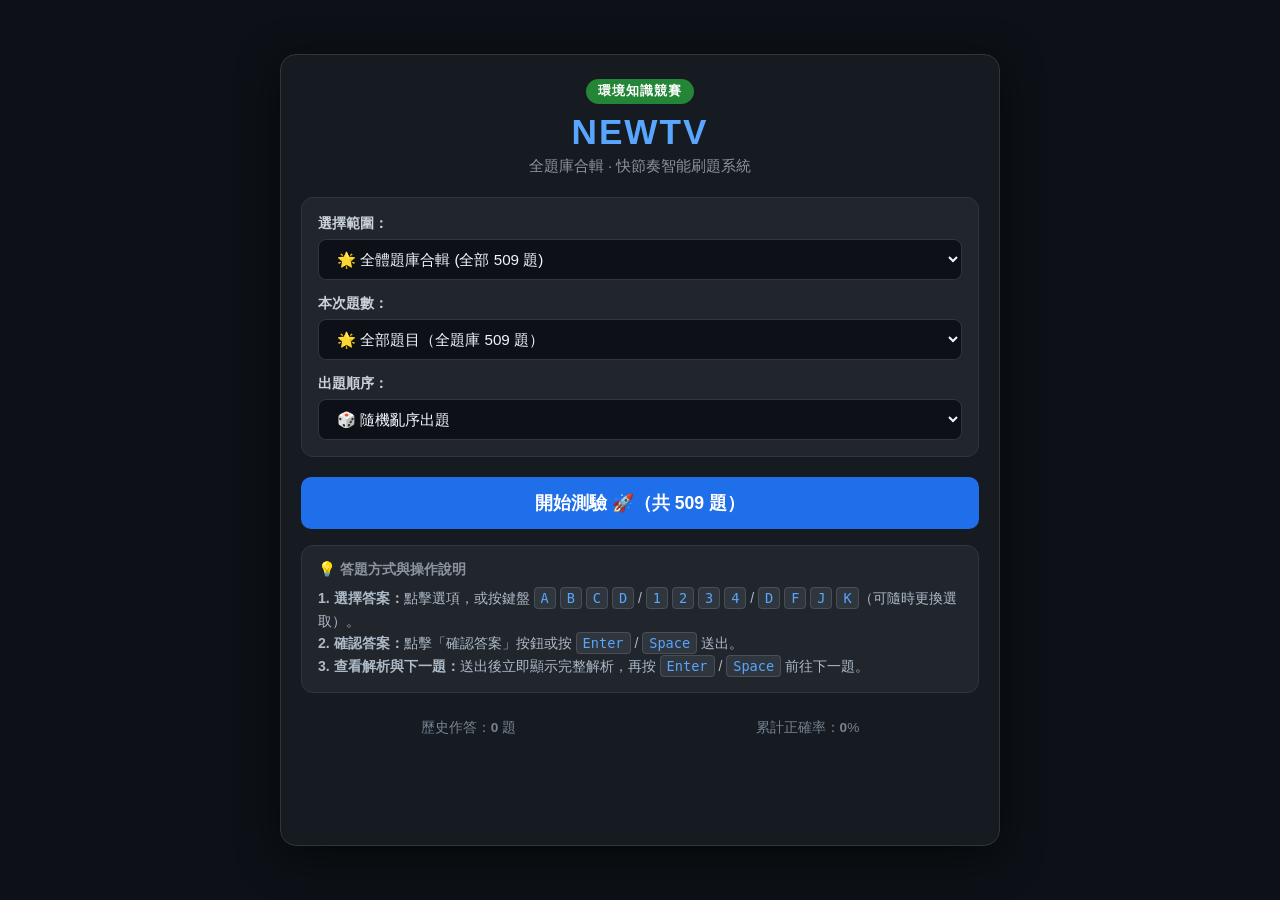
==== index.html @ 99458f0c "ci: add GitHub Pages auto deployment workflow and root web assets" ====
<!DOCTYPE html>
<html lang="zh-TW">
<head>
    <meta charset="UTF-8">
    <meta name="viewport" content="width=device-width, initial-scale=1.0, maximum-scale=1.0, user-scalable=no">
    <title>NEWTV 環境知識題庫系統</title>
    <link rel="stylesheet" href="style.css">
</head>
<body>
    <div id="game-container">
        <!-- 主選單 -->
        <div id="menu-screen" class="screen active">
            <header class="app-header">
                <div class="badge">環境知識競賽</div>
                <h1>NEWTV</h1>
                <p class="subtitle">全題庫合輯 · 快節奏智能刷題系統</p>
            </header>

            <div class="settings-card">
                <div class="setting-item">
                    <label for="bank-select">選擇範圍：</label>
                    <select id="bank-select">
                        <option value="all" selected>🌟 全體題庫合輯 (全部 509 題)</option>
                        <option value="校內選拔賽">校內選拔賽 (第 1 ~ 50 題)</option>
                        <option value="暑期練習7/2">暑期練習 7/2 (第 51 ~ 100 題)</option>
                        <option value="暑期練習7/6">暑期練習 7/6 (第 101 ~ 150 題)</option>
                        <option value="暑期練習7/9">暑期練習 7/9 (第 151 ~ 200 題)</option>
                        <option value="暑期練習7/13">暑期練習 7/13 (第 201 ~ 250 題)</option>
                        <option value="暑期練習7/16">暑期練習 7/16 (第 251 ~ 300 題)</option>
                        <option value="暑期練習7/20">暑期練習 7/20 (第 301 ~ 350 題)</option>
                        <option value="暑期練習7/23">暑期練習 7/23 (第 351 ~ 400 題)</option>
                        <option value="暑期練習7/27">暑期練習 7/27 (第 401 ~ 450 題)</option>
                        <option value="暑期練習7/30">暑期練習 7/30 (第 451 ~ 500 題)</option>
                        <option value="新手教學">新手教學 (9 題)</option>
                    </select>
                </div>

                <div class="setting-item">
                    <label for="count-select">本次題數：</label>
                    <select id="count-select">
                        <option value="all" selected>🌟 全部題目（全題庫 509 題）</option>
                        <option value="20">20 題 (快速暖身)</option>
                        <option value="50">50 題 (標準練習)</option>
                        <option value="100">100 題 (深度衝刺)</option>
                        <option value="200">200 題 (馬拉松)</option>
                        <option value="custom">✏️ 自訂題數...</option>
                    </select>
                    <div id="custom-count-wrapper" class="custom-count-wrapper" style="display: none;">
                        <div class="custom-input-row">
                            <input type="number" id="custom-count-input" min="1" max="509" placeholder="輸入題數">
                            <span id="custom-count-hint" class="custom-hint">題 (上限 509 題)</span>
                        </div>
                        <div id="custom-count-warning" class="custom-warning" style="display: none;"></div>
                    </div>
                </div>

                <div class="setting-item">
                    <label for="order-select">出題順序：</label>
                    <select id="order-select">
                        <option value="random" selected>🎲 隨機亂序出題</option>
                        <option value="sequential">📖 依序循序出題</option>
                    </select>
                </div>
            </div>

            <div class="menu-buttons">
                <button id="btn-start" class="primary-btn pulse">開始測驗 🚀（共 <span id="start-count-badge">509</span> 題）</button>
            </div>

            <div class="instructions-card">
                <h3>💡 答題方式與操作說明</h3>
                <ul>
                    <li><strong>1. 選擇答案：</strong>點擊選項，或按鍵盤 <kbd>A</kbd> <kbd>B</kbd> <kbd>C</kbd> <kbd>D</kbd> / <kbd>1</kbd> <kbd>2</kbd> <kbd>3</kbd> <kbd>4</kbd> / <kbd>D</kbd> <kbd>F</kbd> <kbd>J</kbd> <kbd>K</kbd>（可隨時更換選取）。</li>
                    <li><strong>2. 確認答案：</strong>點擊「確認答案」按鈕或按 <kbd>Enter</kbd> / <kbd>Space</kbd> 送出。</li>
                    <li><strong>3. 查看解析與下一題：</strong>送出後立即顯示完整解析，再按 <kbd>Enter</kbd> / <kbd>Space</kbd> 前往下一題。</li>
                </ul>
            </div>

            <div id="historical-stats" class="stats-bar">
                <span>歷史作答：<strong id="hist-total">0</strong> 題</span>
                <span>累計正確率：<strong id="hist-accuracy">0</strong>%</span>
            </div>
        </div>

        <!-- 遊戲畫面 -->
        <div id="play-screen" class="screen">
            <div id="status-bar">
                <div class="progress-info">
                    <span id="q-category-tag" class="category-tag">全體合輯</span>
                    <span id="score-container">進度 <span id="score-value">1</span> / <span id="total-questions">509</span></span>
                </div>
                <div class="progress-track">
                    <div id="progress-fill" class="progress-fill" style="width: 0%;"></div>
                </div>
            </div>

            <div id="question-container">
                <h2 id="question-text">載入題目中...</h2>
            </div>

            <div id="options-container">
                <button class="option-btn" data-index="0" data-key="A">
                    <span class="opt-badge">A</span>
                    <span class="option-text" id="opt-0">選項 A</span>
                </button>
                <button class="option-btn" data-index="1" data-key="B">
                    <span class="opt-badge">B</span>
                    <span class="option-text" id="opt-1">選項 B</span>
                </button>
                <button class="option-btn" data-index="2" data-key="C">
                    <span class="opt-badge">C</span>
                    <span class="option-text" id="opt-2">選項 C</span>
                </button>
                <button class="option-btn" data-index="3" data-key="D">
                    <span class="opt-badge">D</span>
                    <span class="option-text" id="opt-3">選項 D</span>
                </button>
            </div>

            <!-- 確認按鈕區（選取選項後啟用） -->
            <div id="action-box" class="action-box">
                <button id="btn-confirm" class="primary-btn confirm-btn" disabled>請點選答案</button>
            </div>

            <!-- 答題反饋與詳細解析（按確認後顯示） -->
            <div id="feedback-box" class="feedback-box" style="display: none;">
                <div id="feedback-badge" class="feedback-badge"></div>
                <div id="explanation-card" class="explanation-card">
                    <div class="explanation-title">💡 完整解析與觀念說明</div>
                    <div id="explanation-body" class="explanation-body"></div>
                </div>
                <button id="btn-next" class="primary-btn next-btn">下一題 ➔ (Space / Enter)</button>
            </div>
        </div>

        <!-- 結果畫面 -->
        <div id="result-screen" class="screen">
            <header class="app-header">
                <h1 id="result-title">🎉 測驗完成！</h1>
            </header>

            <div class="result-card">
                <div class="result-score-circle">
                    <div class="score-percent"><span id="accuracy-value">0</span><small>%</small></div>
                    <div class="score-label">正確率</div>
                </div>
                <div class="result-details">
                    <div class="detail-item correct">
                        <span class="label">答對題數</span>
                        <span class="val" id="correct-count">0</span>
                    </div>
                    <div class="detail-item wrong">
                        <span class="label">答錯題數</span>
                        <span class="val" id="wrong-count">0</span>
                    </div>
                </div>
            </div>

            <div class="result-actions">
                <button id="btn-retry-wrong" class="warning-btn" style="display: none;">🔥 練習本次錯題</button>
                <button id="btn-restart" class="primary-btn">回主選單</button>
            </div>

            <div class="review-section">
                <div class="review-header">
                    <h3>📝 作答紀錄與詳細解析</h3>
                    <div class="filter-group">
                        <button id="filter-all" class="filter-btn active">全部 (<span id="count-all">0</span>)</button>
                        <button id="filter-wrong" class="filter-btn">只看錯題 (<span id="count-wrong">0</span>)</button>
                    </div>
                </div>
                <div id="review-container" class="review-container"></div>
            </div>
        </div>
    </div>

    <!-- 載入全題庫資料與主邏輯腳本 -->
    <script src="questions.js"></script>
    <script src="script.js"></script>
</body>
</html>
---- style.css ----
* {
    box-sizing: border-box;
    margin: 0;
    padding: 0;
    font-family: -apple-system, BlinkMacSystemFont, "Segoe UI", Roboto, "Helvetica Neue", Arial, sans-serif;
    -webkit-tap-highlight-color: transparent;
}

body {
    background-color: #0d1117;
    color: #e6edf3;
    min-height: 100vh;
    display: flex;
    justify-content: center;
    align-items: center;
}

#game-container {
    width: 100%;
    max-width: 720px;
    min-height: 100vh;
    background-color: #161b22;
    display: flex;
    flex-direction: column;
    position: relative;
    box-shadow: 0 10px 40px rgba(0, 0, 0, 0.6);
}

@media (min-width: 720px) {
    #game-container {
        min-height: 88vh;
        max-height: 96vh;
        border-radius: 16px;
        overflow-y: auto;
        border: 1px solid #30363d;
    }
}

.screen {
    display: none;
    flex-direction: column;
    padding: 24px 20px;
    flex: 1;
    width: 100%;
}

.screen.active {
    display: flex;
}

/* Header */
.app-header {
    text-align: center;
    margin-bottom: 20px;
}

.badge {
    display: inline-block;
    background: #238636;
    color: #ffffff;
    font-size: 0.8rem;
    font-weight: bold;
    padding: 4px 12px;
    border-radius: 20px;
    margin-bottom: 8px;
    letter-spacing: 1px;
}

.app-header h1 {
    font-size: 2.2rem;
    font-weight: 800;
    letter-spacing: 2px;
    color: #58a6ff;
    margin-bottom: 4px;
}

.subtitle {
    font-size: 0.95rem;
    color: #8b949e;
}

/* Settings Card */
.settings-card {
    background: #21262d;
    border: 1px solid #30363d;
    border-radius: 12px;
    padding: 16px;
    margin-bottom: 20px;
    display: flex;
    flex-direction: column;
    gap: 14px;
}

.setting-item {
    display: flex;
    flex-direction: column;
    gap: 6px;
}

.setting-item label {
    font-size: 0.9rem;
    font-weight: 600;
    color: #c9d1d9;
}

.setting-item select {
    background: #0d1117;
    color: #f0f6fc;
    border: 1px solid #30363d;
    border-radius: 8px;
    padding: 10px 14px;
    font-size: 0.95rem;
    outline: none;
    cursor: pointer;
    transition: border-color 0.2s;
}

.setting-item select:focus {
    border-color: #58a6ff;
}

/* Custom Count & Warning */
.custom-count-wrapper {
    display: flex;
    flex-direction: column;
    gap: 6px;
    margin-top: 8px;
    animation: fadeIn 0.2s ease-out;
}

.custom-input-row {
    display: flex;
    align-items: center;
    gap: 10px;
}

.custom-input-row input {
    background: #0d1117;
    color: #58a6ff;
    border: 1px solid #58a6ff;
    border-radius: 8px;
    padding: 9px 12px;
    font-size: 1rem;
    font-weight: bold;
    width: 140px;
    outline: none;
    transition: all 0.2s;
}

.custom-input-row input.input-warning {
    border-color: #d29922 !important;
    box-shadow: 0 0 10px rgba(210, 153, 34, 0.4) !important;
    color: #e3b341;
}

.custom-input-row input.input-error {
    border-color: #f85149 !important;
    box-shadow: 0 0 10px rgba(248, 81, 73, 0.4) !important;
    color: #f85149;
}

.custom-hint {
    font-size: 0.85rem;
    color: #8b949e;
}

.custom-warning {
    font-size: 0.86rem;
    padding: 7px 12px;
    border-radius: 6px;
    line-height: 1.45;
}

.custom-warning.exceed {
    background: #d2992222;
    border: 1px solid #d29922;
    color: #e3b341;
}

.custom-warning.error {
    background: #da363322;
    border: 1px solid #f85149;
    color: #f85149;
}

.custom-warning.valid {
    background: #23863622;
    border: 1px solid #3fb950;
    color: #3fb950;
}

/* Buttons */
.primary-btn {
    background: #1f6feb;
    color: #ffffff;
    border: none;
    border-radius: 10px;
    padding: 14px 20px;
    font-size: 1.1rem;
    font-weight: bold;
    cursor: pointer;
    transition: all 0.2s;
    width: 100%;
    text-align: center;
}

.primary-btn:hover:not(:disabled) {
    background: #388bfd;
    transform: translateY(-2px);
}

.primary-btn:active:not(:disabled) {
    transform: translateY(0);
}

.action-box {
    margin-top: 16px;
}

.confirm-btn {
    background: #1f6feb;
    font-size: 1.15rem;
    padding: 15px 20px;
    box-shadow: 0 4px 14px rgba(31, 111, 235, 0.4);
}

.confirm-btn:disabled {
    background: #21262d;
    color: #484f58;
    border: 1px solid #30363d;
    cursor: not-allowed;
    transform: none;
    box-shadow: none;
}

.warning-btn {
    background: #d29922;
    color: #121418;
    border: none;
    border-radius: 10px;
    padding: 14px 20px;
    font-size: 1.05rem;
    font-weight: bold;
    cursor: pointer;
    width: 100%;
    transition: all 0.2s;
}

.warning-btn:hover {
    background: #e3b341;
}

.pulse {
    animation: pulseGlow 1.8s infinite;
}

@keyframes pulseGlow {
    0% { box-shadow: 0 0 0 0 rgba(31, 111, 235, 0.5); }
    70% { box-shadow: 0 0 0 12px rgba(31, 111, 235, 0); }
    100% { box-shadow: 0 0 0 0 rgba(31, 111, 235, 0); }
}

/* Instructions */
.instructions-card {
    background: #21262d;
    border: 1px solid #30363d;
    border-radius: 12px;
    padding: 14px 16px;
    margin: 16px 0;
}

.instructions-card h3 {
    font-size: 0.9rem;
    color: #8b949e;
    margin-bottom: 8px;
}

.instructions-card ul {
    list-style: none;
    font-size: 0.88rem;
    color: #adbac7;
    line-height: 1.6;
}

kbd {
    background: #30363d;
    border-radius: 4px;
    padding: 2px 6px;
    font-family: monospace;
    font-size: 0.85rem;
    color: #58a6ff;
    border: 1px solid #484f58;
}

.stats-bar {
    text-align: center;
    font-size: 0.85rem;
    color: #768390;
    display: flex;
    justify-content: space-around;
    padding-top: 10px;
}

/* Play Screen */
#status-bar {
    margin-bottom: 16px;
}

.progress-info {
    display: flex;
    justify-content: space-between;
    align-items: center;
    font-size: 0.9rem;
    color: #8b949e;
    margin-bottom: 8px;
}

.category-tag {
    background: #1f6feb22;
    color: #58a6ff;
    padding: 3px 10px;
    border-radius: 6px;
    font-size: 0.82rem;
    font-weight: bold;
    border: 1px solid #1f6feb55;
}

.progress-track {
    width: 100%;
    height: 6px;
    background: #21262d;
    border-radius: 3px;
    overflow: hidden;
}

.progress-fill {
    height: 100%;
    background: #238636;
    transition: width 0.3s ease;
}

#question-container {
    background: #21262d;
    border: 1px solid #30363d;
    border-radius: 12px;
    padding: 20px 18px;
    margin-bottom: 18px;
    min-height: 100px;
    display: flex;
    align-items: center;
}

#question-text {
    font-size: 1.15rem;
    line-height: 1.6;
    color: #f0f6fc;
    font-weight: 600;
}

#options-container {
    display: flex;
    flex-direction: column;
    gap: 12px;
}

.option-btn {
    background: #21262d;
    border: 2px solid #30363d;
    border-radius: 10px;
    padding: 14px 16px;
    display: flex;
    align-items: center;
    gap: 12px;
    color: #c9d1d9;
    font-size: 1.05rem;
    cursor: pointer;
    text-align: left;
    transition: all 0.15s ease;
    user-select: none;
}

.option-btn:hover:not(:disabled) {
    background: #30363d;
    border-color: #58a6ff;
    color: #f0f6fc;
}

.option-btn.selected {
    background: #1f6feb2a !important;
    border-color: #58a6ff !important;
    color: #ffffff !important;
    box-shadow: 0 0 12px rgba(88, 166, 255, 0.35);
}

.option-btn.selected .opt-badge {
    background: #1f6feb !important;
    color: #ffffff !important;
    border-color: #58a6ff !important;
}

.opt-badge {
    background: #161b22;
    color: #58a6ff;
    border: 1px solid #30363d;
    width: 30px;
    height: 30px;
    border-radius: 6px;
    display: flex;
    align-items: center;
    justify-content: center;
    font-weight: bold;
    font-size: 0.95rem;
    flex-shrink: 0;
    transition: all 0.15s ease;
}

.option-text {
    flex: 1;
    line-height: 1.45;
}

.option-btn.flash-correct {
    background: #238636 !important;
    border-color: #3fb950 !important;
    color: #ffffff !important;
}

.option-btn.flash-wrong {
    background: #da3633 !important;
    border-color: #f85149 !important;
    color: #ffffff !important;
}

/* Feedback & Explanation Box */
.feedback-box {
    margin-top: 18px;
    display: flex;
    flex-direction: column;
    gap: 14px;
    animation: fadeIn 0.25s ease-out;
}

@keyframes fadeIn {
    from { opacity: 0; transform: translateY(6px); }
    to { opacity: 1; transform: translateY(0); }
}

.feedback-badge {
    padding: 12px 16px;
    border-radius: 8px;
    font-weight: bold;
    font-size: 1.02rem;
    line-height: 1.5;
}

.feedback-badge.correct {
    background: #23863622;
    border: 1px solid #3fb950;
    color: #3fb950;
}

.feedback-badge.wrong {
    background: #da363322;
    border: 1px solid #f85149;
    color: #f85149;
}

.explanation-card {
    background: #1f242c;
    border: 1px solid #388bfd44;
    border-left: 4px solid #58a6ff;
    border-radius: 8px;
    padding: 14px 16px;
    color: #c9d1d9;
    font-size: 0.95rem;
    line-height: 1.65;
}

.explanation-title {
    font-weight: bold;
    color: #58a6ff;
    margin-bottom: 6px;
    display: flex;
    align-items: center;
    gap: 6px;
}

.explanation-body {
    color: #e6edf3;
    white-space: pre-line;
}

.next-btn {
    background: #238636;
}

.next-btn:hover {
    background: #2ea043;
}

/* Result Screen */
.result-card {
    background: #21262d;
    border: 1px solid #30363d;
    border-radius: 14px;
    padding: 24px;
    display: flex;
    align-items: center;
    justify-content: space-around;
    margin-bottom: 20px;
}

.result-score-circle {
    text-align: center;
}

.score-percent {
    font-size: 3.2rem;
    font-weight: 900;
    color: #58a6ff;
    line-height: 1;
}

.score-percent small {
    font-size: 1.4rem;
}

.score-label {
    font-size: 0.9rem;
    color: #8b949e;
    margin-top: 4px;
}

.result-details {
    display: flex;
    flex-direction: column;
    gap: 12px;
}

.detail-item {
    display: flex;
    flex-direction: column;
}

.detail-item .label {
    font-size: 0.85rem;
    color: #8b949e;
}

.detail-item .val {
    font-size: 1.4rem;
    font-weight: bold;
}

.detail-item.correct .val { color: #3fb950; }
.detail-item.wrong .val { color: #f85149; }

.result-actions {
    display: flex;
    flex-direction: column;
    gap: 10px;
    margin-bottom: 24px;
}

.review-section {
    border-top: 1px solid #30363d;
    padding-top: 16px;
}

.review-header {
    display: flex;
    justify-content: space-between;
    align-items: center;
    margin-bottom: 14px;
}

.review-header h3 {
    font-size: 1rem;
    color: #c9d1d9;
}

.filter-group {
    display: flex;
    gap: 6px;
}

.filter-btn {
    background: #21262d;
    border: 1px solid #30363d;
    color: #8b949e;
    padding: 6px 12px;
    border-radius: 6px;
    font-size: 0.82rem;
    cursor: pointer;
    font-weight: 500;
}

.filter-btn.active {
    background: #1f6feb;
    border-color: #58a6ff;
    color: #ffffff;
}

.review-container {
    display: flex;
    flex-direction: column;
    gap: 14px;
    max-height: 500px;
    overflow-y: auto;
}

.review-item {
    background: #21262d;
    border-left: 4px solid #30363d;
    border-radius: 8px;
    padding: 14px 16px;
    font-size: 0.92rem;
    display: flex;
    flex-direction: column;
    gap: 6px;
}

.review-item.correct {
    border-left-color: #238636;
}

.review-item.wrong {
    border-left-color: #da3633;
}

.review-q {
    font-weight: 600;
    color: #f0f6fc;
    line-height: 1.5;
}

.review-ans-row {
    display: flex;
    flex-direction: column;
    gap: 2px;
    font-size: 0.88rem;
    color: #adbac7;
}

.review-exp-box {
    background: #161b22;
    border-radius: 6px;
    padding: 8px 12px;
    margin-top: 4px;
    font-size: 0.86rem;
    line-height: 1.55;
    color: #c9d1d9;
    border: 1px solid #30363d;
}

.review-exp-box strong {
    color: #58a6ff;
}
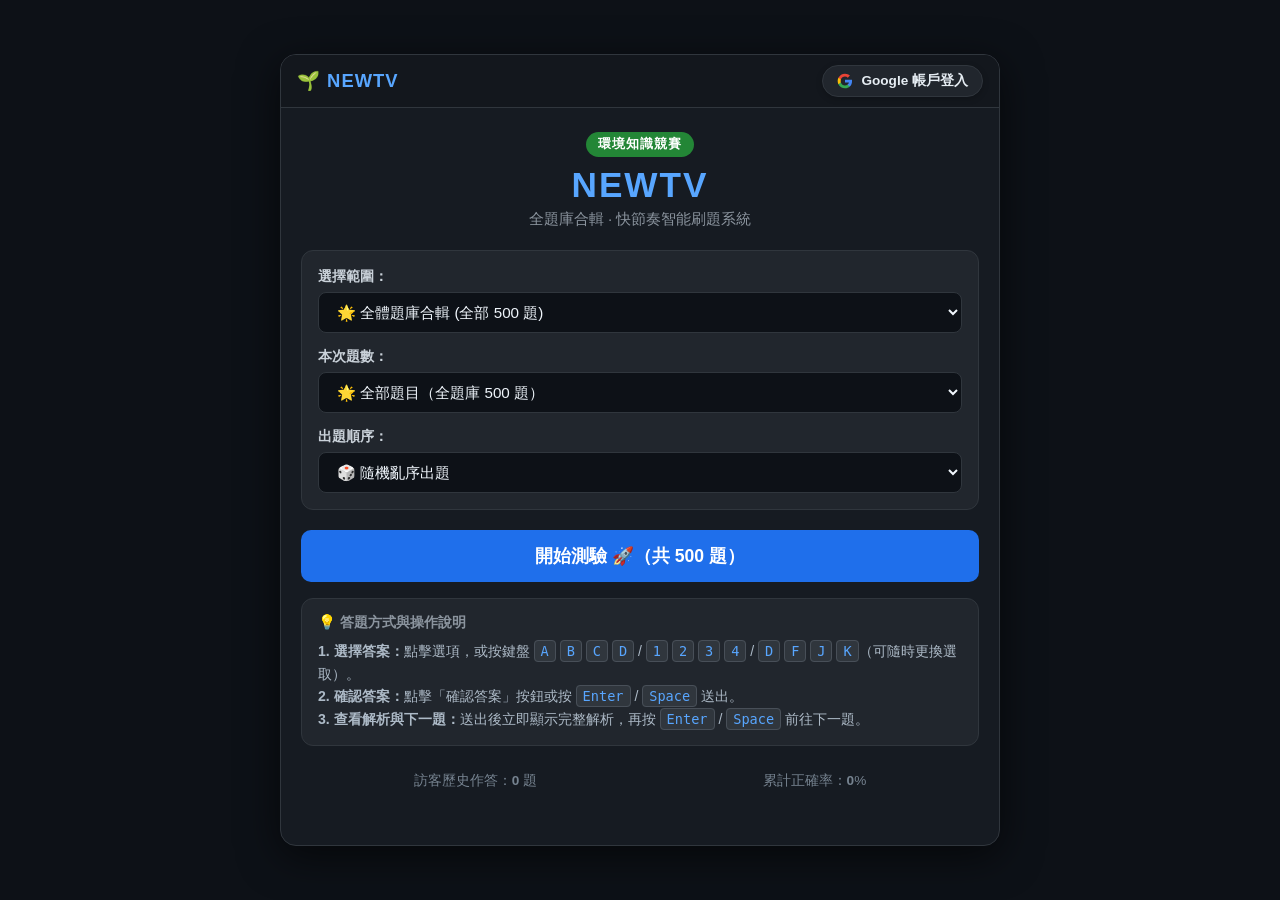
==== commit ef1a66cf: "Backup: Firebase Google Auth & Firestore Sync, Clean 500 questions" ====
--- a/index.html
+++ b/index.html
@@ -5,9 +5,46 @@
     <meta name="viewport" content="width=device-width, initial-scale=1.0, maximum-scale=1.0, user-scalable=no">
     <title>NEWTV 環境知識題庫系統</title>
     <link rel="stylesheet" href="style.css">
+    <!-- 引入 Firebase 官方驗證與 Firestore 雲端資料庫 SDK -->
+    <script src="https://www.gstatic.com/firebasejs/10.8.0/firebase-app-compat.js"></script>
+    <script src="https://www.gstatic.com/firebasejs/10.8.0/firebase-auth-compat.js"></script>
+    <script src="https://www.gstatic.com/firebasejs/10.8.0/firebase-firestore-compat.js"></script>
 </head>
 <body>
     <div id="game-container">
+        <!-- 頂部導航列 (Firebase / Google 登入與雲端同步狀態) -->
+        <nav class="top-nav">
+            <div class="logo-text">🌱 NEWTV</div>
+            <div id="auth-container" class="auth-container">
+                <!-- 未登入狀態 -->
+                <div id="logged-out-view" class="auth-view">
+                    <button id="btn-google-login" class="google-signin-btn">
+                        <svg class="google-icon" viewBox="0 0 24 24">
+                            <path fill="#4285F4" d="M22.56 12.25c0-.78-.07-1.53-.2-2.25H12v4.26h5.92c-.26 1.37-1.04 2.53-2.21 3.31v2.77h3.57c2.08-1.92 3.28-4.74 3.28-8.09z"/>
+                            <path fill="#34A853" d="M12 23c2.97 0 5.46-.98 7.28-2.66l-3.57-2.77c-.98.66-2.23 1.06-3.71 1.06-2.86 0-5.29-1.93-6.16-4.53H2.18v2.84C3.99 20.53 7.7 23 12 23z"/>
+                            <path fill="#FBBC05" d="M5.84 14.09c-.22-.66-.35-1.36-.35-2.09s.13-1.43.35-2.09V7.06H2.18C1.43 8.55 1 10.22 1 12s.43 3.45 1.18 4.94l2.85-2.22.81-.63z"/>
+                            <path fill="#EA4335" d="M12 5.38c1.62 0 3.06.56 4.21 1.64l3.15-3.15C17.45 2.09 14.97 1 12 1 7.7 1 3.99 3.47 2.18 7.06l3.66 2.84c.87-2.6 3.3-4.52 6.16-4.52z"/>
+                        </svg>
+                        <span>Google 帳戶登入</span>
+                    </button>
+                </div>
+                <!-- 已登入狀態 -->
+                <div id="logged-in-view" class="auth-view" style="display: none;">
+                    <img id="user-avatar" class="user-avatar" src="" alt="Google 頭像" referrerpolicy="no-referrer">
+                    <div class="user-info">
+                        <div class="user-name-row">
+                            <span id="user-name" class="user-name">載入中...</span>
+                            <span id="cloud-sync-status" class="sync-badge">☁️ 雲端同步中</span>
+                        </div>
+                        <div class="user-sub-row">
+                            <span id="user-email" class="user-email"></span>
+                            <button id="btn-logout" class="logout-link">登出</button>
+                        </div>
+                    </div>
+                </div>
+            </div>
+        </nav>
+
         <!-- 主選單 -->
         <div id="menu-screen" class="screen active">
             <header class="app-header">
@@ -20,7 +57,7 @@
                 <div class="setting-item">
                     <label for="bank-select">選擇範圍：</label>
                     <select id="bank-select">
-                        <option value="all" selected>🌟 全體題庫合輯 (全部 509 題)</option>
+                        <option value="all" selected>🌟 全體題庫合輯 (全部 500 題)</option>
                         <option value="校內選拔賽">校內選拔賽 (第 1 ~ 50 題)</option>
                         <option value="暑期練習7/2">暑期練習 7/2 (第 51 ~ 100 題)</option>
                         <option value="暑期練習7/6">暑期練習 7/6 (第 101 ~ 150 題)</option>
@@ -31,14 +68,13 @@
                         <option value="暑期練習7/23">暑期練習 7/23 (第 351 ~ 400 題)</option>
                         <option value="暑期練習7/27">暑期練習 7/27 (第 401 ~ 450 題)</option>
                         <option value="暑期練習7/30">暑期練習 7/30 (第 451 ~ 500 題)</option>
-                        <option value="新手教學">新手教學 (9 題)</option>
                     </select>
                 </div>
 
                 <div class="setting-item">
                     <label for="count-select">本次題數：</label>
                     <select id="count-select">
-                        <option value="all" selected>🌟 全部題目（全題庫 509 題）</option>
+                        <option value="all" selected>🌟 全部題目（全題庫 500 題）</option>
                         <option value="20">20 題 (快速暖身)</option>
                         <option value="50">50 題 (標準練習)</option>
                         <option value="100">100 題 (深度衝刺)</option>
@@ -47,8 +83,8 @@
                     </select>
                     <div id="custom-count-wrapper" class="custom-count-wrapper" style="display: none;">
                         <div class="custom-input-row">
-                            <input type="number" id="custom-count-input" min="1" max="509" placeholder="輸入題數">
-                            <span id="custom-count-hint" class="custom-hint">題 (上限 509 題)</span>
+                            <input type="number" id="custom-count-input" min="1" max="500" placeholder="輸入題數">
+                            <span id="custom-count-hint" class="custom-hint">題 (上限 500 題)</span>
                         </div>
                         <div id="custom-count-warning" class="custom-warning" style="display: none;"></div>
                     </div>
@@ -64,7 +100,7 @@
             </div>
 
             <div class="menu-buttons">
-                <button id="btn-start" class="primary-btn pulse">開始測驗 🚀（共 <span id="start-count-badge">509</span> 題）</button>
+                <button id="btn-start" class="primary-btn pulse">開始測驗 🚀（共 <span id="start-count-badge">500</span> 題）</button>
             </div>
 
             <div class="instructions-card">
@@ -77,7 +113,7 @@
             </div>
 
             <div id="historical-stats" class="stats-bar">
-                <span>歷史作答：<strong id="hist-total">0</strong> 題</span>
+                <span><span id="hist-label">訪客歷史作答：</span><strong id="hist-total">0</strong> 題</span>
                 <span>累計正確率：<strong id="hist-accuracy">0</strong>%</span>
             </div>
         </div>
@@ -87,7 +123,7 @@
             <div id="status-bar">
                 <div class="progress-info">
                     <span id="q-category-tag" class="category-tag">全體合輯</span>
-                    <span id="score-container">進度 <span id="score-value">1</span> / <span id="total-questions">509</span></span>
+                    <span id="score-container">進度 <span id="score-value">1</span> / <span id="total-questions">500</span></span>
                 </div>
                 <div class="progress-track">
                     <div id="progress-fill" class="progress-fill" style="width: 0%;"></div>
--- a/style.css
+++ b/style.css
@@ -34,6 +34,239 @@
         overflow-y: auto;
         border: 1px solid #30363d;
     }
+}
+
+/* Top Navigation & Google Auth Bar */
+.top-nav {
+    display: flex;
+    justify-content: space-between;
+    align-items: center;
+    padding: 10px 16px;
+    border-bottom: 1px solid #30363d;
+    background-color: #13171d;
+    min-height: 52px;
+}
+
+.logo-text {
+    font-size: 1.15rem;
+    font-weight: 800;
+    color: #58a6ff;
+    letter-spacing: 1px;
+}
+
+.auth-container {
+    display: flex;
+    align-items: center;
+}
+
+.google-signin-btn {
+    background: #21262d;
+    border: 1px solid #30363d;
+    color: #e6edf3;
+    padding: 6px 14px;
+    border-radius: 20px;
+    font-size: 0.85rem;
+    font-weight: 600;
+    cursor: pointer;
+    display: flex;
+    align-items: center;
+    gap: 8px;
+    transition: all 0.2s ease;
+    box-shadow: 0 2px 6px rgba(0, 0, 0, 0.2);
+}
+
+.google-signin-btn:hover {
+    background: #30363d;
+    border-color: #58a6ff;
+    transform: translateY(-1px);
+}
+
+.google-icon {
+    width: 16px;
+    height: 16px;
+    flex-shrink: 0;
+}
+
+.auth-view {
+    display: flex;
+    align-items: center;
+    gap: 8px;
+}
+
+.gear-btn {
+    background: none;
+    border: none;
+    font-size: 1.1rem;
+    cursor: pointer;
+    opacity: 0.6;
+    transition: opacity 0.2s;
+    padding: 4px;
+}
+
+.gear-btn:hover {
+    opacity: 1;
+}
+
+.user-avatar {
+    width: 36px;
+    height: 36px;
+    border-radius: 50%;
+    border: 2px solid #58a6ff;
+    object-fit: cover;
+    background-color: #21262d;
+}
+
+.user-info {
+    display: flex;
+    flex-direction: column;
+    align-items: flex-start;
+}
+
+.user-name-row {
+    display: flex;
+    align-items: center;
+    gap: 6px;
+}
+
+.user-name {
+    font-size: 0.88rem;
+    font-weight: 600;
+    color: #f0f6fc;
+    line-height: 1.2;
+}
+
+.sync-badge {
+    font-size: 0.68rem;
+    background: #23863633;
+    color: #3fb950;
+    border: 1px solid #3fb95066;
+    padding: 1px 6px;
+    border-radius: 10px;
+    font-weight: 500;
+}
+
+.user-sub-row {
+    display: flex;
+    align-items: center;
+    gap: 8px;
+    margin-top: 1px;
+}
+
+.user-email {
+    font-size: 0.72rem;
+    color: #8b949e;
+    max-width: 130px;
+    overflow: hidden;
+    text-overflow: ellipsis;
+    white-space: nowrap;
+}
+
+.logout-link {
+    background: none;
+    border: none;
+    color: #f85149;
+    font-size: 0.75rem;
+    cursor: pointer;
+    text-decoration: underline;
+    padding: 0;
+}
+
+/* Modal Popup */
+.modal-backdrop {
+    position: fixed;
+    top: 0;
+    left: 0;
+    width: 100vw;
+    height: 100vh;
+    background: rgba(0, 0, 0, 0.75);
+    backdrop-filter: blur(4px);
+    display: flex;
+    justify-content: center;
+    align-items: center;
+    z-index: 9999;
+    padding: 20px;
+}
+
+.google-modal-card {
+    background: #1c2128;
+    border: 1px solid #30363d;
+    border-radius: 14px;
+    width: 100%;
+    max-width: 460px;
+    padding: 24px;
+    display: flex;
+    flex-direction: column;
+    gap: 16px;
+    box-shadow: 0 12px 36px rgba(0, 0, 0, 0.8);
+}
+
+.modal-header h2 {
+    font-size: 1.18rem;
+    font-weight: 700;
+    color: #f0f6fc;
+    margin-bottom: 4px;
+}
+
+.modal-header p {
+    font-size: 0.82rem;
+    color: #8b949e;
+}
+
+.modal-body {
+    display: flex;
+    flex-direction: column;
+    gap: 12px;
+}
+
+.modal-form-item {
+    display: flex;
+    flex-direction: column;
+    gap: 6px;
+}
+
+.modal-form-item label {
+    font-size: 0.88rem;
+    font-weight: 600;
+    color: #c9d1d9;
+}
+
+.modal-form-item textarea {
+    background: #0d1117;
+    border: 1px solid #30363d;
+    color: #58a6ff;
+    padding: 10px 12px;
+    border-radius: 8px;
+    font-size: 0.82rem;
+    font-family: monospace;
+    outline: none;
+    resize: vertical;
+}
+
+.modal-form-item textarea:focus {
+    border-color: #58a6ff;
+}
+
+.modal-actions {
+    display: flex;
+    gap: 10px;
+}
+
+.cancel-btn {
+    background: #21262d;
+    border: 1px solid #30363d;
+    color: #8b949e;
+    border-radius: 8px;
+    padding: 10px 16px;
+    font-size: 0.95rem;
+    font-weight: 600;
+    cursor: pointer;
+    flex: 1;
+}
+
+.modal-submit-btn {
+    flex: 2;
+    padding: 10px 16px;
+    font-size: 0.95rem;
 }
 
 .screen {
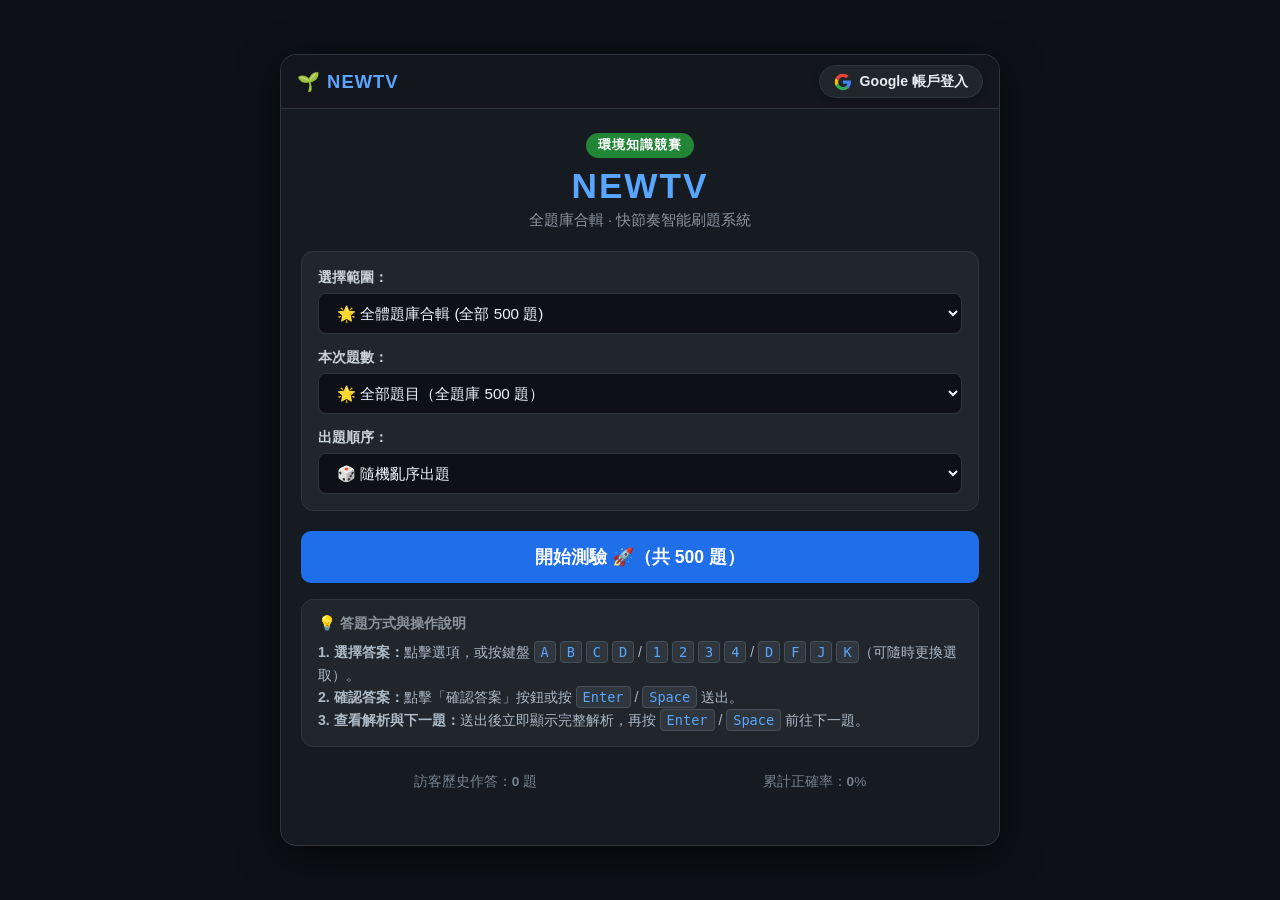
==== commit 417e3b21: "fix: enforce inline SVG sizing and button styles" ====
--- a/index.html
+++ b/index.html
@@ -4,7 +4,7 @@
     <meta charset="UTF-8">
     <meta name="viewport" content="width=device-width, initial-scale=1.0, maximum-scale=1.0, user-scalable=no">
     <title>NEWTV 環境知識題庫系統</title>
-    <link rel="stylesheet" href="style.css">
+    <link rel="stylesheet" href="style.css?v=20260902_501">
     <!-- 引入 Firebase 官方驗證與 Firestore 雲端資料庫 SDK -->
     <script src="https://www.gstatic.com/firebasejs/10.8.0/firebase-app-compat.js"></script>
     <script src="https://www.gstatic.com/firebasejs/10.8.0/firebase-auth-compat.js"></script>
@@ -18,8 +18,8 @@
             <div id="auth-container" class="auth-container">
                 <!-- 未登入狀態 -->
                 <div id="logged-out-view" class="auth-view">
-                    <button id="btn-google-login" class="google-signin-btn">
-                        <svg class="google-icon" viewBox="0 0 24 24">
+                    <button id="btn-google-login" class="google-signin-btn" style="display: inline-flex; align-items: center; gap: 8px; font-size: 0.88rem; padding: 6px 14px; border-radius: 20px; background: #21262d; border: 1px solid #30363d; color: #e6edf3; cursor: pointer;">
+                        <svg class="google-icon" width="18" height="18" style="width: 18px; height: 18px; min-width: 18px; min-height: 18px; max-width: 18px; max-height: 18px; display: inline-block; vertical-align: middle;" viewBox="0 0 24 24">
                             <path fill="#4285F4" d="M22.56 12.25c0-.78-.07-1.53-.2-2.25H12v4.26h5.92c-.26 1.37-1.04 2.53-2.21 3.31v2.77h3.57c2.08-1.92 3.28-4.74 3.28-8.09z"/>
                             <path fill="#34A853" d="M12 23c2.97 0 5.46-.98 7.28-2.66l-3.57-2.77c-.98.66-2.23 1.06-3.71 1.06-2.86 0-5.29-1.93-6.16-4.53H2.18v2.84C3.99 20.53 7.7 23 12 23z"/>
                             <path fill="#FBBC05" d="M5.84 14.09c-.22-.66-.35-1.36-.35-2.09s.13-1.43.35-2.09V7.06H2.18C1.43 8.55 1 10.22 1 12s.43 3.45 1.18 4.94l2.85-2.22.81-.63z"/>
@@ -211,7 +211,7 @@
     </div>
 
     <!-- 載入全題庫資料與主邏輯腳本 -->
-    <script src="questions.js"></script>
-    <script src="script.js"></script>
+    <script src="questions.js?v=20260902_501"></script>
+    <script src="script.js?v=20260902_501"></script>
 </body>
 </html>
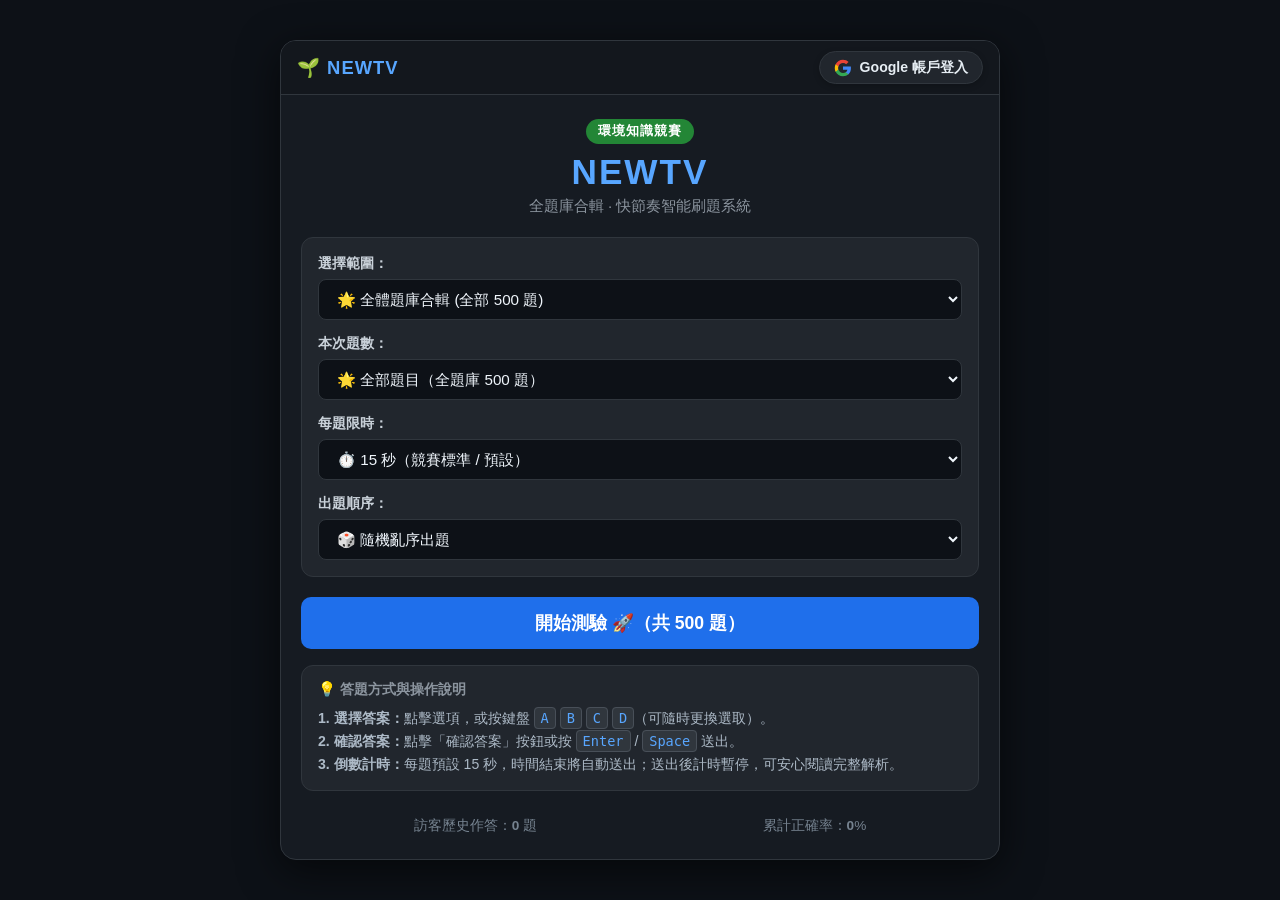
==== commit 3a58a8ce: "feat: 15s adjustable countdown timer and simplified ABCD shortcuts" ====
--- a/index.html
+++ b/index.html
@@ -4,7 +4,7 @@
     <meta charset="UTF-8">
     <meta name="viewport" content="width=device-width, initial-scale=1.0, maximum-scale=1.0, user-scalable=no">
     <title>NEWTV 環境知識題庫系統</title>
-    <link rel="stylesheet" href="style.css?v=20260902_501">
+    <link rel="stylesheet" href="style.css?v=20260902_502">
     <!-- 引入 Firebase 官方驗證與 Firestore 雲端資料庫 SDK -->
     <script src="https://www.gstatic.com/firebasejs/10.8.0/firebase-app-compat.js"></script>
     <script src="https://www.gstatic.com/firebasejs/10.8.0/firebase-auth-compat.js"></script>
@@ -91,6 +91,24 @@
                 </div>
 
                 <div class="setting-item">
+                    <label for="timer-select">每題限時：</label>
+                    <select id="timer-select">
+                        <option value="15" selected>⏱️ 15 秒（競賽標準 / 預設）</option>
+                        <option value="10">⚡ 10 秒（極速挑戰）</option>
+                        <option value="20">🕒 20 秒（充裕作答）</option>
+                        <option value="30">⏳ 30 秒（深度思考）</option>
+                        <option value="0">♾️ 不限時間（休閒練習）</option>
+                        <option value="custom">✏️ 自訂秒數...</option>
+                    </select>
+                    <div id="custom-timer-wrapper" class="custom-count-wrapper" style="display: none;">
+                        <div class="custom-input-row">
+                            <input type="number" id="custom-timer-input" min="3" max="300" placeholder="輸入秒數" value="15">
+                            <span class="custom-hint">秒 (3 ~ 300 秒)</span>
+                        </div>
+                    </div>
+                </div>
+
+                <div class="setting-item">
                     <label for="order-select">出題順序：</label>
                     <select id="order-select">
                         <option value="random" selected>🎲 隨機亂序出題</option>
@@ -106,9 +124,9 @@
             <div class="instructions-card">
                 <h3>💡 答題方式與操作說明</h3>
                 <ul>
-                    <li><strong>1. 選擇答案：</strong>點擊選項，或按鍵盤 <kbd>A</kbd> <kbd>B</kbd> <kbd>C</kbd> <kbd>D</kbd> / <kbd>1</kbd> <kbd>2</kbd> <kbd>3</kbd> <kbd>4</kbd> / <kbd>D</kbd> <kbd>F</kbd> <kbd>J</kbd> <kbd>K</kbd>（可隨時更換選取）。</li>
+                    <li><strong>1. 選擇答案：</strong>點擊選項，或按鍵盤 <kbd>A</kbd> <kbd>B</kbd> <kbd>C</kbd> <kbd>D</kbd>（可隨時更換選取）。</li>
                     <li><strong>2. 確認答案：</strong>點擊「確認答案」按鈕或按 <kbd>Enter</kbd> / <kbd>Space</kbd> 送出。</li>
-                    <li><strong>3. 查看解析與下一題：</strong>送出後立即顯示完整解析，再按 <kbd>Enter</kbd> / <kbd>Space</kbd> 前往下一題。</li>
+                    <li><strong>3. 倒數計時：</strong>每題預設 15 秒，時間結束將自動送出；送出後計時暫停，可安心閱讀完整解析。</li>
                 </ul>
             </div>
 
@@ -123,10 +141,16 @@
             <div id="status-bar">
                 <div class="progress-info">
                     <span id="q-category-tag" class="category-tag">全體合輯</span>
-                    <span id="score-container">進度 <span id="score-value">1</span> / <span id="total-questions">500</span></span>
+                    <div class="status-right-group">
+                        <span id="timer-badge" class="timer-badge">⏱️ <span id="timer-seconds">15</span>s</span>
+                        <span id="score-container">進度 <span id="score-value">1</span> / <span id="total-questions">500</span></span>
+                    </div>
                 </div>
                 <div class="progress-track">
                     <div id="progress-fill" class="progress-fill" style="width: 0%;"></div>
+                </div>
+                <div id="timer-track" class="timer-track">
+                    <div id="timer-fill" class="timer-fill" style="width: 100%;"></div>
                 </div>
             </div>
 
@@ -211,7 +235,7 @@
     </div>
 
     <!-- 載入全題庫資料與主邏輯腳本 -->
-    <script src="questions.js?v=20260902_501"></script>
-    <script src="script.js?v=20260902_501"></script>
+    <script src="questions.js?v=20260902_502"></script>
+    <script src="script.js?v=20260902_502"></script>
 </body>
 </html>
--- a/style.css
+++ b/style.css
@@ -65,10 +65,10 @@
     color: #e6edf3;
     padding: 6px 14px;
     border-radius: 20px;
-    font-size: 0.85rem;
+    font-size: 0.88rem;
     font-weight: 600;
     cursor: pointer;
-    display: flex;
+    display: inline-flex;
     align-items: center;
     gap: 8px;
     transition: all 0.2s ease;
@@ -82,8 +82,12 @@
 }
 
 .google-icon {
-    width: 16px;
-    height: 16px;
+    width: 18px;
+    height: 18px;
+    min-width: 18px;
+    min-height: 18px;
+    max-width: 18px;
+    max-height: 18px;
     flex-shrink: 0;
 }
 
@@ -91,20 +95,6 @@
     display: flex;
     align-items: center;
     gap: 8px;
-}
-
-.gear-btn {
-    background: none;
-    border: none;
-    font-size: 1.1rem;
-    cursor: pointer;
-    opacity: 0.6;
-    transition: opacity 0.2s;
-    padding: 4px;
-}
-
-.gear-btn:hover {
-    opacity: 1;
 }
 
 .user-avatar {
@@ -169,104 +159,6 @@
     cursor: pointer;
     text-decoration: underline;
     padding: 0;
-}
-
-/* Modal Popup */
-.modal-backdrop {
-    position: fixed;
-    top: 0;
-    left: 0;
-    width: 100vw;
-    height: 100vh;
-    background: rgba(0, 0, 0, 0.75);
-    backdrop-filter: blur(4px);
-    display: flex;
-    justify-content: center;
-    align-items: center;
-    z-index: 9999;
-    padding: 20px;
-}
-
-.google-modal-card {
-    background: #1c2128;
-    border: 1px solid #30363d;
-    border-radius: 14px;
-    width: 100%;
-    max-width: 460px;
-    padding: 24px;
-    display: flex;
-    flex-direction: column;
-    gap: 16px;
-    box-shadow: 0 12px 36px rgba(0, 0, 0, 0.8);
-}
-
-.modal-header h2 {
-    font-size: 1.18rem;
-    font-weight: 700;
-    color: #f0f6fc;
-    margin-bottom: 4px;
-}
-
-.modal-header p {
-    font-size: 0.82rem;
-    color: #8b949e;
-}
-
-.modal-body {
-    display: flex;
-    flex-direction: column;
-    gap: 12px;
-}
-
-.modal-form-item {
-    display: flex;
-    flex-direction: column;
-    gap: 6px;
-}
-
-.modal-form-item label {
-    font-size: 0.88rem;
-    font-weight: 600;
-    color: #c9d1d9;
-}
-
-.modal-form-item textarea {
-    background: #0d1117;
-    border: 1px solid #30363d;
-    color: #58a6ff;
-    padding: 10px 12px;
-    border-radius: 8px;
-    font-size: 0.82rem;
-    font-family: monospace;
-    outline: none;
-    resize: vertical;
-}
-
-.modal-form-item textarea:focus {
-    border-color: #58a6ff;
-}
-
-.modal-actions {
-    display: flex;
-    gap: 10px;
-}
-
-.cancel-btn {
-    background: #21262d;
-    border: 1px solid #30363d;
-    color: #8b949e;
-    border-radius: 8px;
-    padding: 10px 16px;
-    font-size: 0.95rem;
-    font-weight: 600;
-    cursor: pointer;
-    flex: 1;
-}
-
-.modal-submit-btn {
-    flex: 2;
-    padding: 10px 16px;
-    font-size: 0.95rem;
 }
 
 .screen {
@@ -548,6 +440,38 @@
     margin-bottom: 8px;
 }
 
+.status-right-group {
+    display: flex;
+    align-items: center;
+    gap: 12px;
+}
+
+.timer-badge {
+    background: #1f242c;
+    border: 1px solid #388bfd;
+    color: #58a6ff;
+    padding: 2px 8px;
+    border-radius: 12px;
+    font-size: 0.88rem;
+    font-weight: 700;
+    font-family: monospace;
+    display: inline-flex;
+    align-items: center;
+    transition: all 0.2s ease;
+}
+
+.timer-badge.warning {
+    background: #d2992222;
+    border-color: #f85149;
+    color: #f85149;
+    animation: timerPulse 0.6s infinite alternate;
+}
+
+@keyframes timerPulse {
+    from { transform: scale(1); }
+    to { transform: scale(1.08); }
+}
+
 .category-tag {
     background: #1f6feb22;
     color: #58a6ff;
@@ -564,12 +488,31 @@
     background: #21262d;
     border-radius: 3px;
     overflow: hidden;
+    margin-bottom: 4px;
 }
 
 .progress-fill {
     height: 100%;
     background: #238636;
     transition: width 0.3s ease;
+}
+
+.timer-track {
+    width: 100%;
+    height: 4px;
+    background: #21262d;
+    border-radius: 2px;
+    overflow: hidden;
+}
+
+.timer-fill {
+    height: 100%;
+    background: #58a6ff;
+    transition: width 1s linear;
+}
+
+.timer-fill.warning {
+    background: #f85149;
 }
 
 #question-container {
